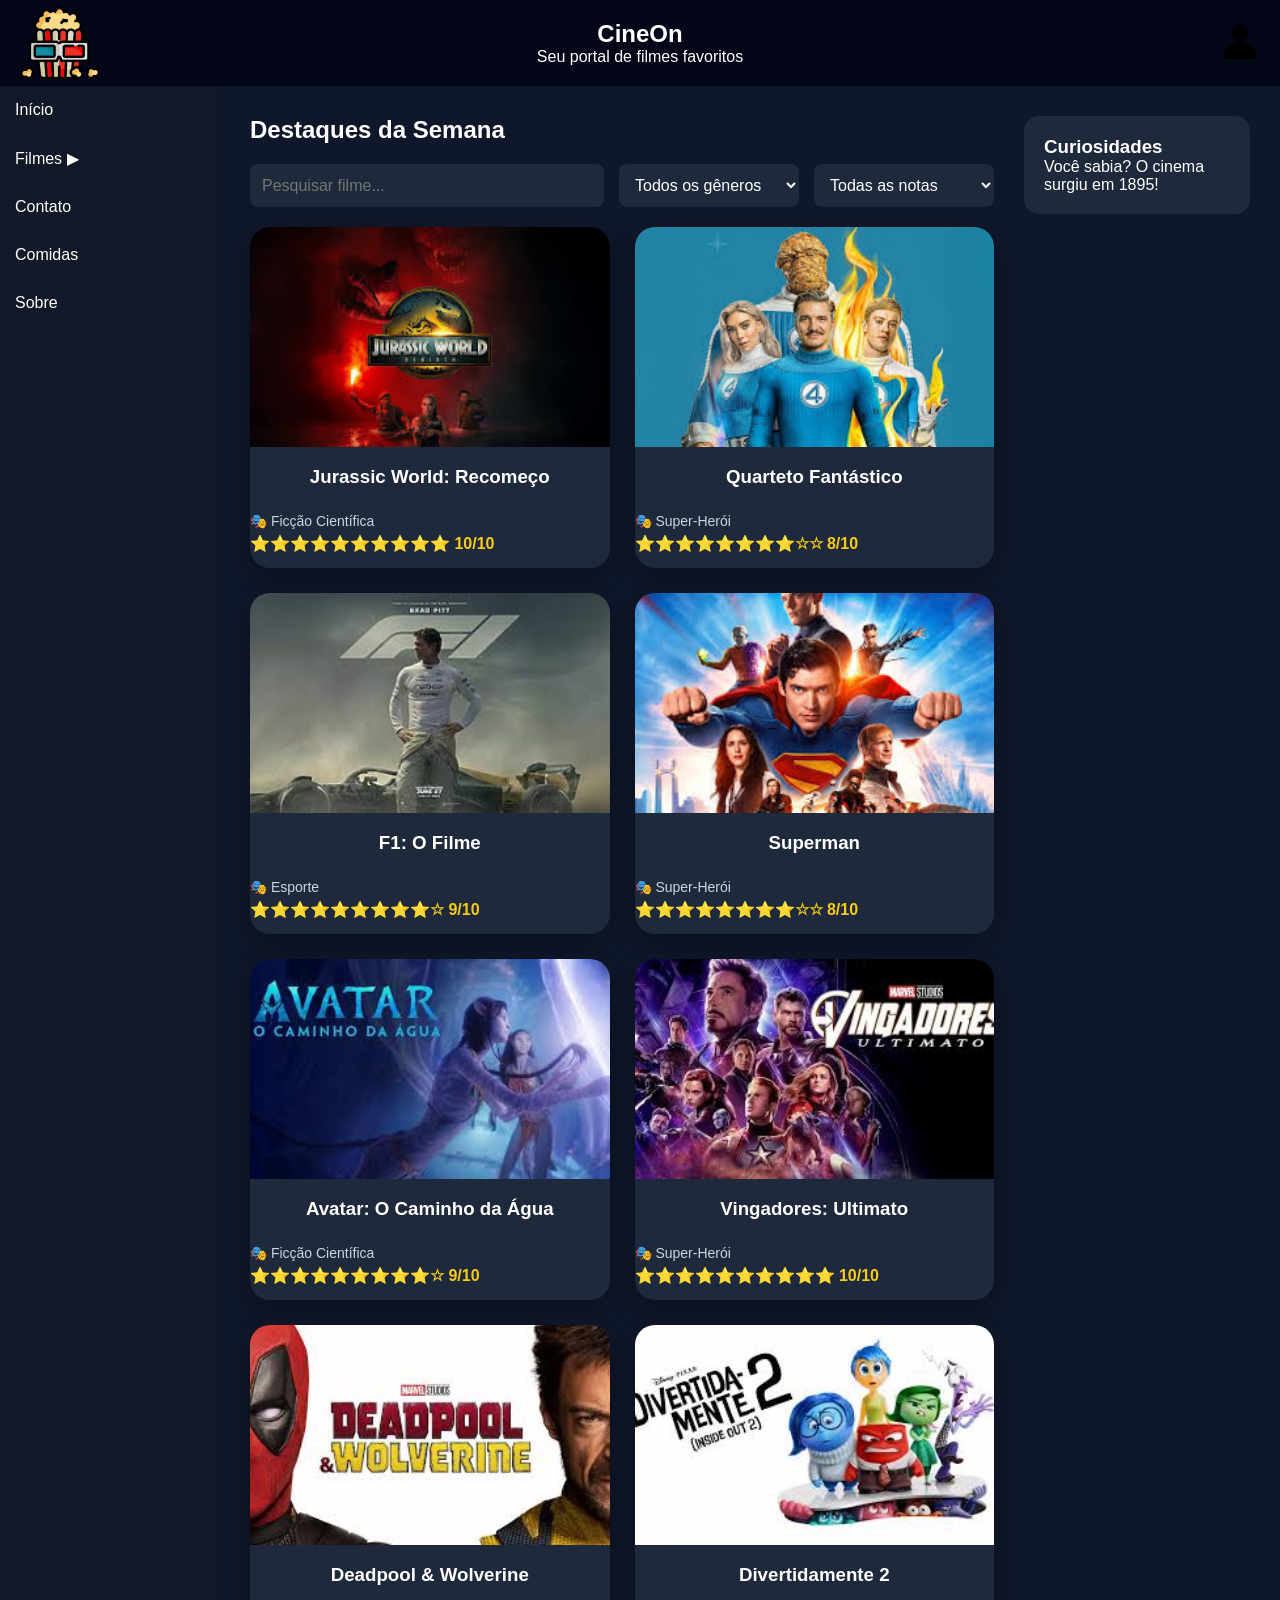
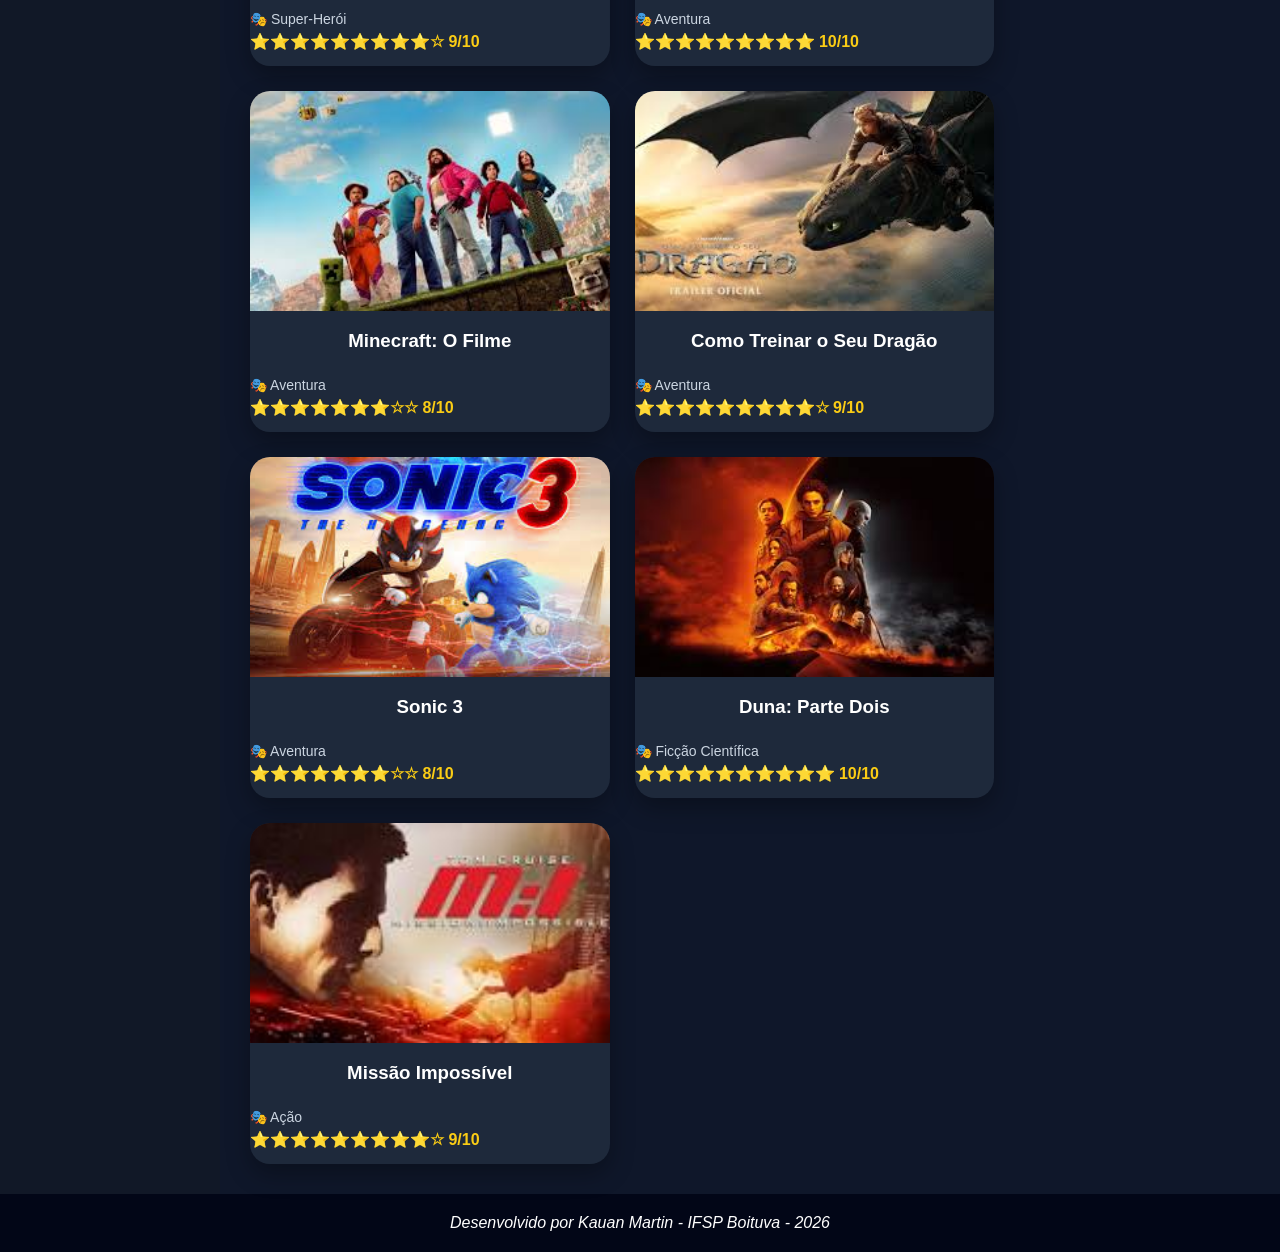
==== index.html @ 90d4e2b5 "Add files via upload" ====
<!DOCTYPE html>
<html lang="pt-br">

<head>
    <meta charset="UTF-8">
    <meta name="viewport" content="width=device-width, initial-scale=1.0">
    <title>CineOn</title>
    <link rel="icon" href="imagens/pipoca.ico" type="image/png">
    <link rel="stylesheet" href="estilos/layout.css">
    <link rel="stylesheet" href="estilos/cards.css">
</head>

<body>
    <header>
        <img src="imagens/pipoca.png" alt="Logo">

        <section>
            <h1>CineOn</h1>
            <p>Seu portal de filmes favoritos</p>
        </section>
        <section class="usuario">
            <span id="areaUsuario"></span>

            <button id="btnCadastro">
                <img src="imagens/perfil.png" alt="Perfil">
            </button>
        </section>
    </header>

    <nav>
        <ul>
            <li><a href="index.html">Início</a></li>
            <li>
                <a href="#">Filmes ▶</a>
                <ul>
                    <li><a href="paginas/oscar.html">Últimos Vencedores do Oscar</a></li>
                    <li><a href="paginas/embreve.html">Em breve</a></li>
                    
                </ul>
            </li>
            <li><a href="paginas/contato.html">Contato</a></li>
            <li><a href="paginas/comidas.html">Comidas</a></li>
            <li><a href="paginas/sobre.html">Sobre</a></li>
        </ul>
    </nav>

    <main>
        <section>
            <h2>Destaques da Semana</h2>

            <div class="filtros">
                <input type="text" id="pesquisa" placeholder="Pesquisar filme...">

                <select id="filtroGenero">
                    <option value="todos">Todos os gêneros</option>
                    <option value="acao">Ação</option>
                    <option value="aventura">Aventura</option>
                    <option value="ficcao">Ficção Científica</option>
                    <option value="esporte">Esporte</option>
                    <option value="super-heroi">Super-Herói</option>
                </select>

                <select id="filtroNota">
                    <option value="0">Todas as notas</option>
                    <option value="8">8+</option>
                    <option value="9">9+</option>
                    <option value="10">10</option>
                </select>
            </div>

            

            <div class="cards">
                <a class="filme-card" target="_blank" href="https://www.youtube.com/watch?v=jan5CFWs9ic" data-nome="Jurassic World: Recomeço" data-genero="ficcao" data-nota="10">
                    <img src="imagens/jurassicworld.jpeg" alt="Jurassic World: Recomeço">
                    <div class="overlay">▶ Assistir Trailer</div>
                    <h3>Jurassic World: Recomeço</h3>
                    <p class="genero">🎭 Ficção Científica</p>
                    <p class="nota">⭐⭐⭐⭐⭐⭐⭐⭐⭐⭐ 10/10</p>
                </a>

                <a class="filme-card" target="_blank" href="https://www.youtube.com/watch?v=AzMo-FgRp64" data-nome="Quarteto Fantástico" data-genero="super-heroi" data-nota="8">
                    <img src="imagens/quarteto.jpeg" alt="Quarteto Fantástico">
                    <div class="overlay">▶ Assistir Trailer</div>
                    <h3>Quarteto Fantástico</h3>
                    <p class="genero">🎭 Super-Herói</p>
                    <p class="nota">⭐⭐⭐⭐⭐⭐⭐⭐☆☆  8/10</p>
                </a>

                <a class="filme-card" target="_blank" href="https://www.youtube.com/watch?v=CT2_P2DZBR0" data-nome="F1: O Filme" data-genero="esporte" data-nota="9">
                    <img src="imagens/F1.jpeg" alt="F1: O Filme">
                    <div class="overlay">▶ Assistir Trailer</div>
                    <h3>F1: O Filme</h3>
                    <p class="genero">🎭 Esporte</p>
                    <p class="nota">⭐⭐⭐⭐⭐⭐⭐⭐⭐☆ 9/10</p>
                </a>

                <a class="filme-card" target="_blank" href="https://www.youtube.com/watch?v=Ox8ZLF6cGM0" data-nome="Superman" data-genero="super-heroi" data-nota="8">
                    <img src="imagens/superman.jpeg" alt="Superman">
                    <div class="overlay">▶ Assistir Trailer</div>
                    <h3>Superman</h3>
                    <p class="genero">🎭 Super-Herói</p>
                    <p class="nota">⭐⭐⭐⭐⭐⭐⭐⭐☆☆  8/10</p>
                </a>

                <a class="filme-card" target="_blank" href="https://www.youtube.com/watch?v=d9MyW72ELq0" data-nome="Avatar: O Caminho da Água" data-genero="ficcao" data-nota="9">
                    <img src="imagens/avatar.jpeg" alt="Avatar: O Caminho da Água">
                    <div class="overlay">▶ Assistir Trailer</div>
                    <h3>Avatar: O Caminho da Água</h3>
                    <p class="genero">🎭 Ficção Científica</p>
                    <p class="nota">⭐⭐⭐⭐⭐⭐⭐⭐⭐☆ 9/10</p>
                </a>

                <a class="filme-card" target="_blank" href="https://www.youtube.com/watch?v=TcMBFSGVi1c" data-nome="Vingadores: Ultimato" data-genero="super-heroi" data-nota="10">
                    <img src="imagens/vingadores.jpeg" alt="Vingadores: Ultimato">
                    <div class="overlay">▶ Assistir Trailer</div>
                    <h3>Vingadores: Ultimato</h3>
                    <p class="genero">🎭 Super-Herói</p>
                    <p class="nota">⭐⭐⭐⭐⭐⭐⭐⭐⭐⭐ 10/10</p>
                </a>

                <a class="filme-card" target="_blank" href="https://www.youtube.com/watch?v=73_1biulkYk" data-nome="Deadpool & Wolverine" data-genero="super-heroi" data-nota="9">
                    <img src="imagens/deadpool.jpeg" alt="Deadpool & Wolverine">
                    <div class="overlay">▶ Assistir Trailer</div>
                    <h3>Deadpool & Wolverine</h3>
                    <p class="genero">🎭 Super-Herói</p>
                    <p class="nota">⭐⭐⭐⭐⭐⭐⭐⭐⭐☆ 9/10</p>
                </a>

                <a class="filme-card" target="_blank" href="https://www.youtube.com/watch?v=LEjhY15eCx0" data-nome="Divertidamente 2" data-genero="aventura" data-nota="10">
                    <img src="imagens/divertidamente.jpeg" alt="Divertidamente 2">
                    <div class="overlay">▶ Assistir Trailer</div>
                    <h3>Divertidamente 2</h3>
                    <p class="genero">🎭 Aventura</p>
                    <p class="nota">⭐⭐⭐⭐⭐⭐⭐⭐⭐ 10/10</p>
                </a>

                <a class="filme-card" target="_blank" href="https://www.youtube.com/watch?v=wJO_vIDZn-I" data-nome="Minecraft: O Filme" data-genero="aventura" data-nota="8">
                    <img src="imagens/minecraft.jpeg" alt="Minecraft: O Filme">
                    <div class="overlay">▶ Assistir Trailer</div>
                    <h3>Minecraft: O Filme</h3>
                    <p class="genero">🎭 Aventura</p>
                    <p class="nota">⭐⭐⭐⭐⭐⭐⭐☆☆ 8/10</p>
                </a>
                <a class="filme-card" target="_blank" href="https://www.youtube.com/watch?v=22w7z_lT6YM" data-nome="Como Treinar o Seu Dragão" data-genero="aventura" data-nota="9">
                    <img src="imagens/dragao.jpeg" alt="Como Treinar o Seu Dragão">
                    <div class="overlay">▶ Assistir Trailer</div>
                    <h3>Como Treinar o Seu Dragão</h3>
                    <p class="genero">🎭 Aventura</p>
                    <p class="nota">⭐⭐⭐⭐⭐⭐⭐⭐⭐☆ 9/10</p>
                </a>

                <a class="filme-card" target="_blank" href="https://www.youtube.com/watch?v=qSu6i2iFMO0" data-nome="Sonic 3" data-genero="aventura" data-nota="8">
                    <img src="imagens/sonic.jpeg" alt="Sonic 3">
                    <div class="overlay">▶ Assistir Trailer</div>
                    <h3>Sonic 3</h3>
                    <p class="genero">🎭 Aventura</p>
                    <p class="nota">⭐⭐⭐⭐⭐⭐⭐☆☆ 8/10</p>
                </a>

                <a class="filme-card" target="_blank" href="https://www.youtube.com/watch?v=Way9Dexny3w" data-nome="Duna: Parte Dois" data-genero="ficcao" data-nota="10">
                    <img src="imagens/duna.jpeg" alt="Duna: Parte Dois">
                    <div class="overlay">▶ Assistir Trailer</div>
                    <h3>Duna: Parte Dois</h3>
                    <p class="genero">🎭 Ficção Científica</p>
                    <p class="nota">⭐⭐⭐⭐⭐⭐⭐⭐⭐⭐ 10/10</p>
                </a>

                <a class="filme-card" target="_blank" href="https://www.youtube.com/watch?v=fsQgc9pCyDU" data-nome="Missão Impossível" data-genero="acao" data-nota="9">
                    <img src="imagens/missao.jpeg" alt="Missão Impossível">
                    <div class="overlay">▶ Assistir Trailer</div>
                    <h3>Missão Impossível</h3>
                    <p class="genero">🎭 Ação</p>
                    <p class="nota">⭐⭐⭐⭐⭐⭐⭐⭐⭐☆ 9/10</p>
                </a>
            </div>
        </section>

        <aside>
            <h3>Curiosidades</h3>
            <p>Você sabia? O cinema surgiu em 1895!</p>
        </aside>
    </main>

    <footer>
        <address>Desenvolvido por Kauan Martin - IFSP Boituva - 2026</address>
    </footer>
    
    <div id="modalCadastro" class="modal">

        <form id="cadastro">

            <h2>Cadastro</h2>

            <input
                type="text"
                id="nomeUsuario"
                placeholder="Nome"
                required>

            <input
                type="email"
                id="emailUsuario"
                placeholder="E-mail"
                required>

            <input
                type="password"
                id="senhaUsuario"
                placeholder="Senha"
                required>

            <button type="submit">
                Entrar
            </button>

        </form>

    </div>
    <script src="script/filtros.js"></script>
    <script src="script/cadastro.js"></script>
</body>

</html>
---- estilos/layout.css ----
* {
    margin: 0;
    padding: 0;
    box-sizing: border-box
}

body {
    font-family: Arial, sans-serif;
    background: #0f172a;
    color: white;
    min-height: 100vh;
    display: flex;
    flex-wrap: wrap;
}

header{
    background: #020617;
    padding: 20px;
    text-align: center;
    display:flex;
    align-items:center;
    justify-content:center;
    position:relative;
    width: 100%;
}

header > img{
    position:absolute;
    left:20px;
    width:80px;
}

.usuario{
    position:absolute;
    right:20px;
    display:flex;
    align-items:center;
    gap:10px;
}

#btnCadastro{
    background:none;
    border:none;
    cursor:pointer;
}

#btnCadastro img{
    position:static;
    width:40px;
    height:40px;
}

.modal{
    display:none;
    position:fixed;
    top:0;
    left:0;
    width:100%;
    height:100%;
    background:rgba(0,0,0,.7);

    justify-content:center;
    align-items:center;

    z-index:5000;
}

.modal form{
    background:#1e293b;
    padding:30px;
    border-radius:15px;

    width:350px;

    display:flex;
    flex-direction:column;
    gap:15px;
}

.modal h2{
    text-align:center;
}

.modal input{
    padding:12px;
    border:none;
    border-radius:8px;
}

.modal button{
    padding:12px;
    border:none;
    border-radius:8px;
    background:#e50914;
    color:white;
    cursor:pointer;
}

footer {
    background: #020617;
    padding: 20px;
    text-align: center;
    width: 100%;
    margin-top: auto;
}

nav {
    width: 220px;
    background: #111827;
    position:relative;
    z-index:1000;
}

nav ul {
    list-style: none
}

nav li {
    position: relative
}

nav a {
    display: block;
    padding: 15px;
    text-decoration: none;
    color: white;
    transition: .3s;
}

nav a:hover {
    background: #e50914;
}

nav ul ul {
    display: none;
    position: absolute;
    left: 100%;
    top: 0;
    width: 200px;
    background: #1f2937;
    z-index:1001;
}

nav li:hover>ul {
    display: block;
}

main {
    padding: 30px;
    flex:1;
    display:flex;
    gap:30px;
    align-items: flex-start;
}

section{
    flex:4;
}

aside {
    background: #1e293b;
    padding: 20px;
    border-radius: 15px;
    flex:1;
}

.filtros{
    display:flex;
    gap:15px;
    flex-wrap:wrap;
    margin:20px 0;
}

.filtros input,
.filtros select{
    padding:12px;
    border:none;
    border-radius:8px;
    background:#1e293b;
    color:white;
    font-size:16px;
}

.filtros input{
    flex:1;
    min-width:250px;
}

.filtros select{
    min-width:180px;
}

.filtros input:focus,
.filtros select:focus{
    outline:2px solid #e50914;
}

.sobre,
.localizacao{
    background:#1e293b;
    padding:25px;
    border-radius:15px;
    margin-bottom:20px;
}

.sobre h2,
.sobre h3,
.localizacao h3{
    margin-bottom:15px;
}

.sobre p{
    margin-bottom:15px;
    line-height:1.6;
}

.sobre ul{
    margin-left:20px;
}

.sobre li{
    margin-bottom:10px;
}

.localizacao img{
    width:100%;
    max-width:700px;
    border-radius:10px;
    margin:15px 0;
}

@media (max-width: 767px){

    /* HEADER */

    header{
        flex-direction:column;
        gap:15px;
        padding:20px 10px;
    }

    header img{
        position:static;
        width:60px;
    }

    .usuario{
        position:static;
    }

    /* MENU */

    nav{
        width:100%;
    }

    nav ul ul{
        position:static;
        width:100%;
        display:none;
    }

    nav li:hover > ul{
        display:block;
    }

    /* CONTEÚDO */

    main{
        flex-direction:column;
        padding:15px;
        gap:20px;
    }

    section{
        width:100%;
    }

    aside{
        width:100%;
    }

    /* FILTROS */

    .filtros{
        flex-direction:column;
    }

    .filtros input,
    .filtros select{
        width:100%;
        min-width:unset;
    }

    /* MODAL */

    .modal form{
        width:90%;
        max-width:350px;
    }

    /* SOBRE */

    .localizacao img{
        width:100%;
        max-width:100%;
    }

}
---- estilos/cards.css ----
.cards {
    display: grid;
    grid-template-columns: repeat(auto-fit, minmax(250px, 1fr));
    gap: 25px;
    margin-top: 20px;
}

.filme-card {
    background: #1e293b;
    border-radius: 20px;
    overflow: hidden;
    text-decoration: none;
    color: white;
    position: relative;
    box-shadow: 0 10px 25px rgba(0, 0, 0, .3);
    transition: .3s;
    z-index:1;
}

.filme-card:hover {
    transform: translateY(-8px);
}

.filme-card img {
    width: 100%;
    height: 220px;
    object-fit: cover;
    transition: .3s;
}

.filme-card:hover img {
    transform: scale(1.08);
}

.overlay {
    position: absolute;
    top: 0;
    left: 0;
    right: 0;
    height: 220px;
    display: flex;
    align-items: center;
    justify-content: center;
    background: rgba(0, 0, 0, .7);
    opacity: 0;
    transition: .3s;
    font-size: 1.3rem;
    font-weight: bold;
}

.filme-card:hover .overlay {
    opacity: 1;
}

.filme-card h3 {
    padding: 15px;
    text-align: center;
}

.genero{
    color:#cbd5e1;
    margin-top:10px;
    font-size:14px;
}

.nota{
    color:#facc15;
    font-weight:bold;
    margin-top:5px;
    margin-bottom:15px;
}
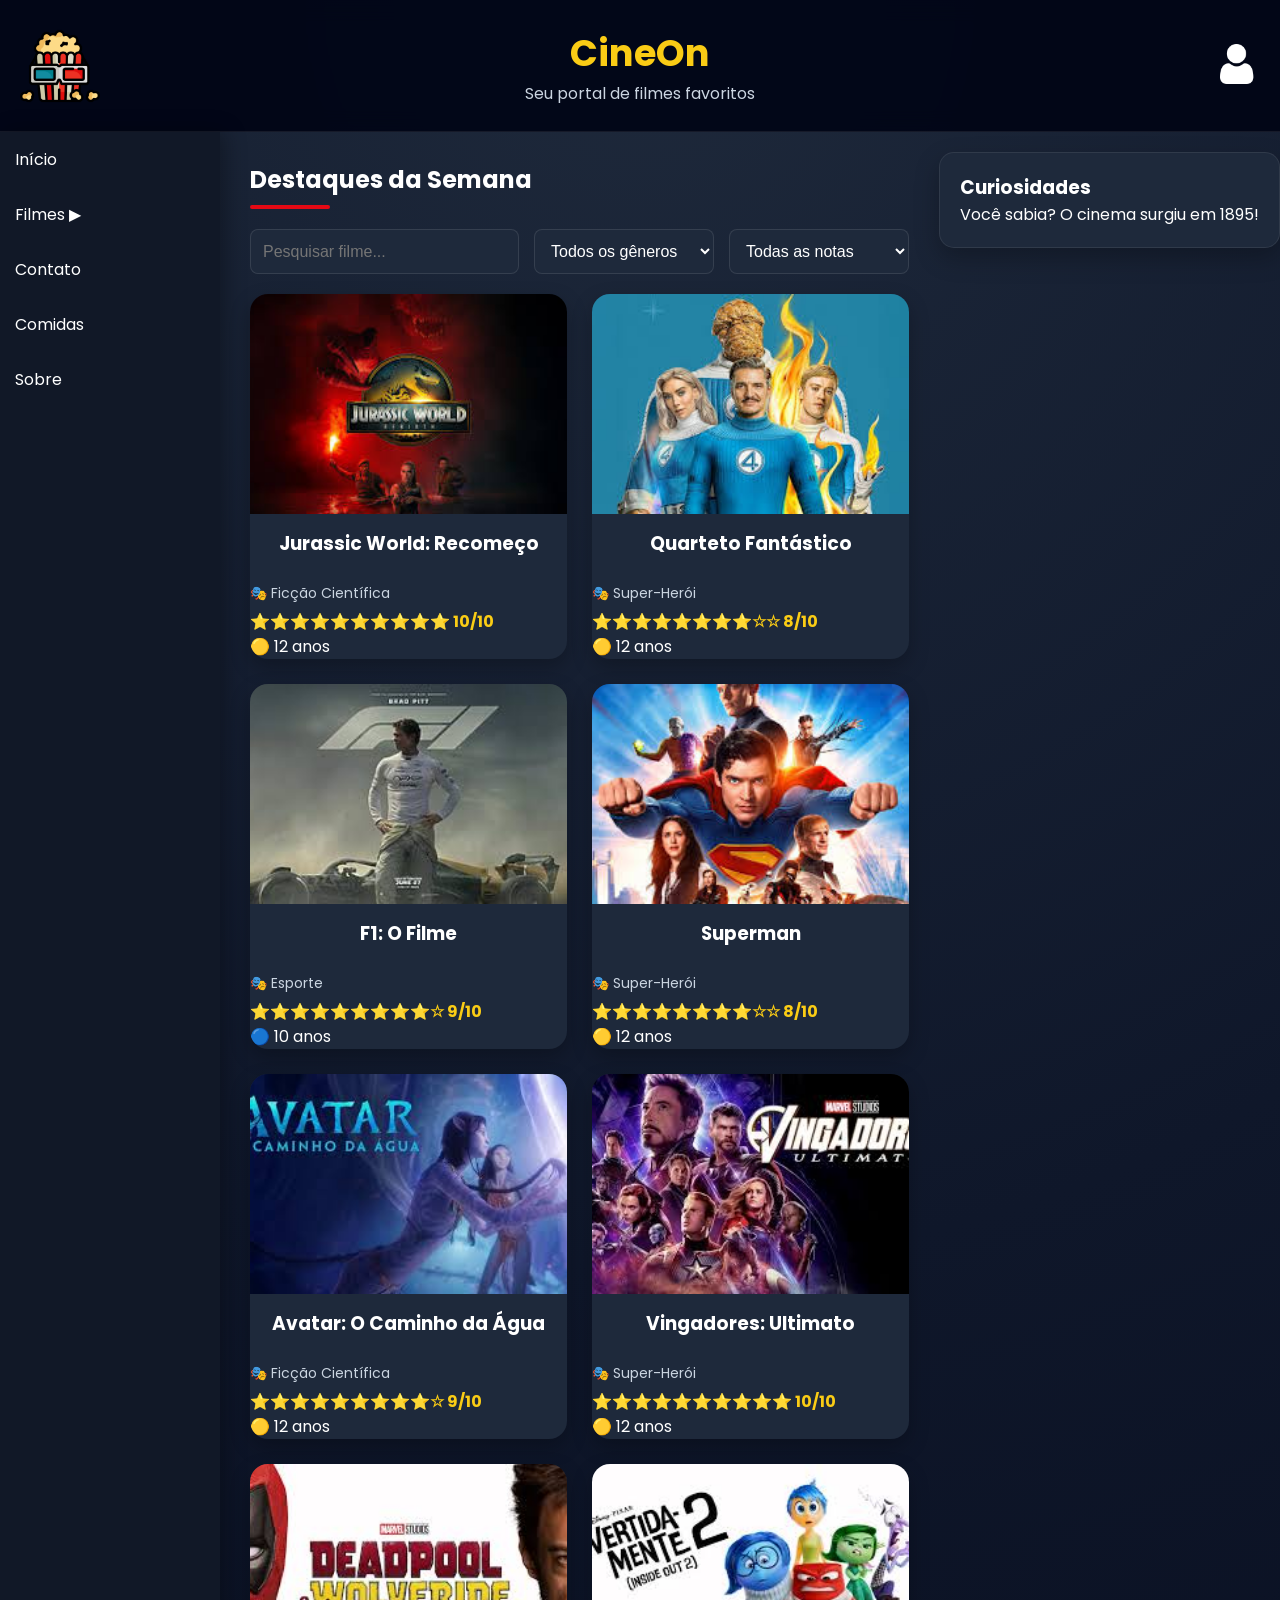
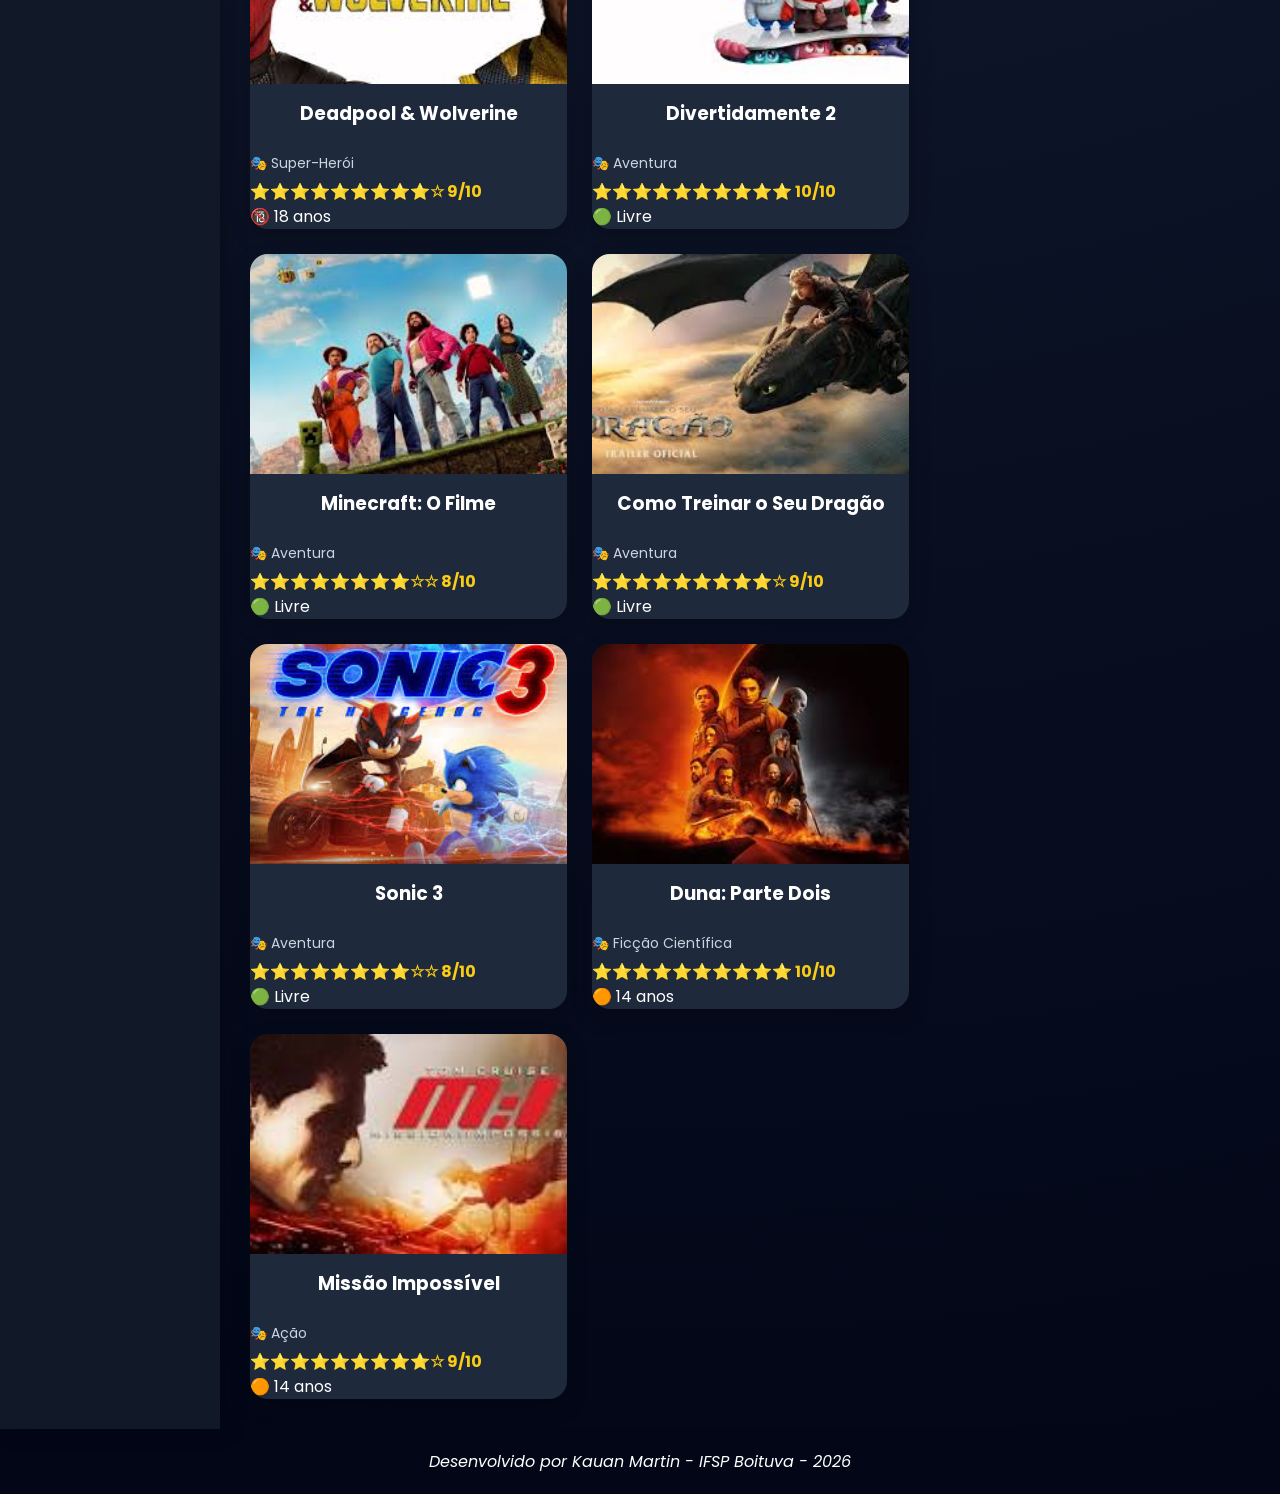
==== commit 5695abca: "Add files via upload" ====
--- a/index.html
+++ b/index.html
@@ -8,6 +8,8 @@
     <link rel="icon" href="imagens/pipoca.ico" type="image/png">
     <link rel="stylesheet" href="estilos/layout.css">
     <link rel="stylesheet" href="estilos/cards.css">
+    <link href="https://fonts.googleapis.com/css2?family=Poppins:wght@300;400;500;600;700&display=swap"
+        rel="stylesheet">
 </head>
 
 <body>
@@ -23,6 +25,9 @@
 
             <button id="btnCadastro">
                 <img src="imagens/perfil.png" alt="Perfil">
+            </button>
+            <button id="btnLogout" style="display:none;">
+                <img src="imagens/sair.png" alt="Logout">
             </button>
         </section>
     </header>
@@ -35,7 +40,7 @@
                 <ul>
                     <li><a href="paginas/oscar.html">Últimos Vencedores do Oscar</a></li>
                     <li><a href="paginas/embreve.html">Em breve</a></li>
-                    
+
                 </ul>
             </li>
             <li><a href="paginas/contato.html">Contato</a></li>
@@ -68,147 +73,151 @@
                 </select>
             </div>
 
-            
-
-            <div class="cards">
-                <a class="filme-card" target="_blank" href="https://www.youtube.com/watch?v=jan5CFWs9ic" data-nome="Jurassic World: Recomeço" data-genero="ficcao" data-nota="10">
+
+
+            <article class="cards">
+                <a class="filme-card" target="_blank" href="https://www.youtube.com/watch?v=jan5CFWs9ic"
+                    data-nome="Jurassic World: Recomeço" data-genero="ficcao" data-nota="10" data-idade="12" data-sinopse="Uma nova expedição viaja para uma ilha remota repleta de dinossauros em busca de material genético capaz de revolucionar a medicina.">
                     <img src="imagens/jurassicworld.jpeg" alt="Jurassic World: Recomeço">
-                    <div class="overlay">▶ Assistir Trailer</div>
                     <h3>Jurassic World: Recomeço</h3>
                     <p class="genero">🎭 Ficção Científica</p>
                     <p class="nota">⭐⭐⭐⭐⭐⭐⭐⭐⭐⭐ 10/10</p>
-                </a>
-
-                <a class="filme-card" target="_blank" href="https://www.youtube.com/watch?v=AzMo-FgRp64" data-nome="Quarteto Fantástico" data-genero="super-heroi" data-nota="8">
+                    <p class="classificacao">🟡 12 anos</p>
+                </a>
+
+                <a class="filme-card" target="_blank" href="https://www.youtube.com/watch?v=AzMo-FgRp64"
+                    data-nome="Quarteto Fantástico" data-genero="super-heroi" data-nota="8" data-idade="12" data-sinopse="Quatro astronautas ganham poderes extraordinários após um acidente cósmico e precisam salvar a Terra de uma ameaça intergaláctica.">
                     <img src="imagens/quarteto.jpeg" alt="Quarteto Fantástico">
-                    <div class="overlay">▶ Assistir Trailer</div>
                     <h3>Quarteto Fantástico</h3>
                     <p class="genero">🎭 Super-Herói</p>
-                    <p class="nota">⭐⭐⭐⭐⭐⭐⭐⭐☆☆  8/10</p>
-                </a>
-
-                <a class="filme-card" target="_blank" href="https://www.youtube.com/watch?v=CT2_P2DZBR0" data-nome="F1: O Filme" data-genero="esporte" data-nota="9">
+                    <p class="nota">⭐⭐⭐⭐⭐⭐⭐⭐☆☆ 8/10</p>
+                    <p class="classificacao">🟡 12 anos</p>
+                </a>
+
+                <a class="filme-card" target="_blank" href="https://www.youtube.com/watch?v=CT2_P2DZBR0"
+                    data-nome="F1: O Filme" data-genero="esporte" data-nota="9" data-idade="10" data-sinopse="Um ex-piloto retorna às pistas para orientar uma jovem promessa da Fórmula 1 em busca da vitória.">
                     <img src="imagens/F1.jpeg" alt="F1: O Filme">
-                    <div class="overlay">▶ Assistir Trailer</div>
                     <h3>F1: O Filme</h3>
                     <p class="genero">🎭 Esporte</p>
                     <p class="nota">⭐⭐⭐⭐⭐⭐⭐⭐⭐☆ 9/10</p>
-                </a>
-
-                <a class="filme-card" target="_blank" href="https://www.youtube.com/watch?v=Ox8ZLF6cGM0" data-nome="Superman" data-genero="super-heroi" data-nota="8">
+                    <p class="classificacao">🔵 10 anos</p>
+                </a>
+
+                <a class="filme-card" target="_blank" href="https://www.youtube.com/watch?v=Ox8ZLF6cGM0"
+                    data-nome="Superman" data-genero="super-heroi" data-nota="8" data-idade="12" data-sinopse="Clark Kent tenta equilibrar sua vida humana enquanto protege o planeta como o poderoso Superman.">
                     <img src="imagens/superman.jpeg" alt="Superman">
-                    <div class="overlay">▶ Assistir Trailer</div>
                     <h3>Superman</h3>
                     <p class="genero">🎭 Super-Herói</p>
-                    <p class="nota">⭐⭐⭐⭐⭐⭐⭐⭐☆☆  8/10</p>
-                </a>
-
-                <a class="filme-card" target="_blank" href="https://www.youtube.com/watch?v=d9MyW72ELq0" data-nome="Avatar: O Caminho da Água" data-genero="ficcao" data-nota="9">
+                    <p class="nota">⭐⭐⭐⭐⭐⭐⭐⭐☆☆ 8/10</p>
+                    <p class="classificacao">🟡 12 anos</p>
+                </a>
+
+                <a class="filme-card" target="_blank" href="https://www.youtube.com/watch?v=d9MyW72ELq0"
+                    data-nome="Avatar: O Caminho da Água" data-genero="ficcao" data-nota="9" data-idade="12" data-sinopse="Jake Sully e Neytiri enfrentam novas ameaças enquanto exploram os oceanos e as tribos aquáticas de Pandora.">
                     <img src="imagens/avatar.jpeg" alt="Avatar: O Caminho da Água">
-                    <div class="overlay">▶ Assistir Trailer</div>
                     <h3>Avatar: O Caminho da Água</h3>
                     <p class="genero">🎭 Ficção Científica</p>
                     <p class="nota">⭐⭐⭐⭐⭐⭐⭐⭐⭐☆ 9/10</p>
-                </a>
-
-                <a class="filme-card" target="_blank" href="https://www.youtube.com/watch?v=TcMBFSGVi1c" data-nome="Vingadores: Ultimato" data-genero="super-heroi" data-nota="10">
+                    <p class="classificacao">🟡 12 anos</p>
+                </a>
+
+                <a class="filme-card" target="_blank" href="https://www.youtube.com/watch?v=TcMBFSGVi1c"
+                    data-nome="Vingadores: Ultimato" data-genero="super-heroi" data-nota="10" data-idade="12" data-sinopse="Os Vingadores enfrentam seu desafio mais difícil: salvar o universo da destruição.">
                     <img src="imagens/vingadores.jpeg" alt="Vingadores: Ultimato">
-                    <div class="overlay">▶ Assistir Trailer</div>
                     <h3>Vingadores: Ultimato</h3>
                     <p class="genero">🎭 Super-Herói</p>
                     <p class="nota">⭐⭐⭐⭐⭐⭐⭐⭐⭐⭐ 10/10</p>
-                </a>
-
-                <a class="filme-card" target="_blank" href="https://www.youtube.com/watch?v=73_1biulkYk" data-nome="Deadpool & Wolverine" data-genero="super-heroi" data-nota="9">
+                    <p class="classificacao">🟡 12 anos</p>
+                </a>
+
+                <a class="filme-card" target="_blank" href="https://www.youtube.com/watch?v=73_1biulkYk"
+                    data-nome="Deadpool & Wolverine" data-genero="super-heroi" data-nota="9" data-idade="18" data-sinopse="Deadpool e Wolverine enfrentam um novo desafio que os coloca em conflito com uma ameaça que ameaça o universo.">
                     <img src="imagens/deadpool.jpeg" alt="Deadpool & Wolverine">
-                    <div class="overlay">▶ Assistir Trailer</div>
                     <h3>Deadpool & Wolverine</h3>
                     <p class="genero">🎭 Super-Herói</p>
                     <p class="nota">⭐⭐⭐⭐⭐⭐⭐⭐⭐☆ 9/10</p>
-                </a>
-
-                <a class="filme-card" target="_blank" href="https://www.youtube.com/watch?v=LEjhY15eCx0" data-nome="Divertidamente 2" data-genero="aventura" data-nota="10">
+                    <p class="classificacao">🔞 18 anos</p>
+                </a>
+
+                <a class="filme-card" target="_blank" href="https://www.youtube.com/watch?v=LEjhY15eCx0"
+                    data-nome="Divertidamente 2" data-genero="aventura" data-nota="10" data-idade="Livre" data-sinopse="A vida de Riley muda quando ela se muda para uma nova cidade, enfrentando novas emoções e desafios.">
                     <img src="imagens/divertidamente.jpeg" alt="Divertidamente 2">
-                    <div class="overlay">▶ Assistir Trailer</div>
                     <h3>Divertidamente 2</h3>
                     <p class="genero">🎭 Aventura</p>
-                    <p class="nota">⭐⭐⭐⭐⭐⭐⭐⭐⭐ 10/10</p>
-                </a>
-
-                <a class="filme-card" target="_blank" href="https://www.youtube.com/watch?v=wJO_vIDZn-I" data-nome="Minecraft: O Filme" data-genero="aventura" data-nota="8">
+                    <p class="nota">⭐⭐⭐⭐⭐⭐⭐⭐⭐⭐ 10/10</p>
+                    <p class="classificacao">🟢 Livre</p>
+                </a>
+
+                <a class="filme-card" target="_blank" href="https://www.youtube.com/watch?v=wJO_vIDZn-I"
+                    data-nome="Minecraft: O Filme" data-genero="aventura" data-nota="8" data-idade="Livre" data-sinopse="Um jovem explorador se aventura em um mundo de blocos e criaturas misteriosas.">
                     <img src="imagens/minecraft.jpeg" alt="Minecraft: O Filme">
-                    <div class="overlay">▶ Assistir Trailer</div>
                     <h3>Minecraft: O Filme</h3>
                     <p class="genero">🎭 Aventura</p>
-                    <p class="nota">⭐⭐⭐⭐⭐⭐⭐☆☆ 8/10</p>
-                </a>
-                <a class="filme-card" target="_blank" href="https://www.youtube.com/watch?v=22w7z_lT6YM" data-nome="Como Treinar o Seu Dragão" data-genero="aventura" data-nota="9">
+                    <p class="nota">⭐⭐⭐⭐⭐⭐⭐⭐☆☆ 8/10</p>
+                    <p class="classificacao">🟢 Livre</p>
+                </a>
+
+                <a class="filme-card" target="_blank" href="https://www.youtube.com/watch?v=22w7z_lT6YM"
+                    data-nome="Como Treinar o Seu Dragão" data-genero="aventura" data-nota="9" data-idade="Livre" data-sinopse="Hiccup e Toothless enfrentam novas ameaças enquanto exploram o mundo dos dragões.">
                     <img src="imagens/dragao.jpeg" alt="Como Treinar o Seu Dragão">
-                    <div class="overlay">▶ Assistir Trailer</div>
                     <h3>Como Treinar o Seu Dragão</h3>
                     <p class="genero">🎭 Aventura</p>
                     <p class="nota">⭐⭐⭐⭐⭐⭐⭐⭐⭐☆ 9/10</p>
-                </a>
-
-                <a class="filme-card" target="_blank" href="https://www.youtube.com/watch?v=qSu6i2iFMO0" data-nome="Sonic 3" data-genero="aventura" data-nota="8">
+                    <p class="classificacao">🟢 Livre</p>
+                </a>
+
+                <a class="filme-card" target="_blank" href="https://www.youtube.com/watch?v=qSu6i2iFMO0"
+                    data-nome="Sonic 3" data-genero="aventura" data-nota="8" data-idade="Livre" data-sinopse="Sonic se une a Tails e Knuckles para enfrentar o vilão Dr. Eggman e salvar seu reino.">
                     <img src="imagens/sonic.jpeg" alt="Sonic 3">
-                    <div class="overlay">▶ Assistir Trailer</div>
                     <h3>Sonic 3</h3>
                     <p class="genero">🎭 Aventura</p>
-                    <p class="nota">⭐⭐⭐⭐⭐⭐⭐☆☆ 8/10</p>
-                </a>
-
-                <a class="filme-card" target="_blank" href="https://www.youtube.com/watch?v=Way9Dexny3w" data-nome="Duna: Parte Dois" data-genero="ficcao" data-nota="10">
+                    <p class="nota">⭐⭐⭐⭐⭐⭐⭐⭐☆☆ 8/10</p>
+                    <p class="classificacao">🟢 Livre</p>
+                </a>
+
+                <a class="filme-card" target="_blank" href="https://www.youtube.com/watch?v=Way9Dexny3w"
+                    data-nome="Duna: Parte Dois" data-genero="ficcao" data-nota="10" data-idade="14" data-sinopse="Paul Atreides enfrenta os desafios de liderar a rebelião e proteger sua família em um universo em transformação.">
                     <img src="imagens/duna.jpeg" alt="Duna: Parte Dois">
-                    <div class="overlay">▶ Assistir Trailer</div>
                     <h3>Duna: Parte Dois</h3>
                     <p class="genero">🎭 Ficção Científica</p>
                     <p class="nota">⭐⭐⭐⭐⭐⭐⭐⭐⭐⭐ 10/10</p>
-                </a>
-
-                <a class="filme-card" target="_blank" href="https://www.youtube.com/watch?v=fsQgc9pCyDU" data-nome="Missão Impossível" data-genero="acao" data-nota="9">
+                    <p class="classificacao">🟠 14 anos</p>
+                </a>
+
+                <a class="filme-card" target="_blank" href="https://www.youtube.com/watch?v=fsQgc9pCyDU"
+                    data-nome="Missão Impossível" data-genero="acao" data-nota="9" data-idade="14" data-sinopse="Ethan Hunt e sua equipe enfrentam um novo desafio que os coloca em conflito com uma ameaça que ameaça o mundo.">
                     <img src="imagens/missao.jpeg" alt="Missão Impossível">
-                    <div class="overlay">▶ Assistir Trailer</div>
                     <h3>Missão Impossível</h3>
                     <p class="genero">🎭 Ação</p>
                     <p class="nota">⭐⭐⭐⭐⭐⭐⭐⭐⭐☆ 9/10</p>
-                </a>
-            </div>
+                    <p class="classificacao">🟠 14 anos</p>
+                </a>
+            </article>
         </section>
-
-        <aside>
-            <h3>Curiosidades</h3>
-            <p>Você sabia? O cinema surgiu em 1895!</p>
-        </aside>
     </main>
+
+    <aside>
+        <h3>Curiosidades</h3>
+        <p>Você sabia? O cinema surgiu em 1895!</p>
+    </aside>
 
     <footer>
         <address>Desenvolvido por Kauan Martin - IFSP Boituva - 2026</address>
     </footer>
-    
+
     <div id="modalCadastro" class="modal">
 
         <form id="cadastro">
 
             <h2>Cadastro</h2>
 
-            <input
-                type="text"
-                id="nomeUsuario"
-                placeholder="Nome"
-                required>
-
-            <input
-                type="email"
-                id="emailUsuario"
-                placeholder="E-mail"
-                required>
-
-            <input
-                type="password"
-                id="senhaUsuario"
-                placeholder="Senha"
-                required>
+            <input type="text" id="nomeUsuario" placeholder="Nome" required>
+
+            <input type="date" id="idadeUsuario" required>
+
+            <input type="email" id="emailUsuario" placeholder="E-mail" required>
+
+            <input type="password" id="senhaUsuario" placeholder="Senha" required>
 
             <button type="submit">
                 Entrar
@@ -217,8 +226,30 @@
         </form>
 
     </div>
+    <aside id="painelFilme">
+
+        <button id="fecharPainel">✖</button>
+
+        <h2 id="tituloFilme"></h2>
+
+        <p id="sinopseFilme"></p>
+
+        <p id="notaFilme"></p>
+
+        <p id="idadeFilme"></p>
+
+        <a id="btnTrailer" target="_blank">
+            ▶ Ver Trailer
+        </a>
+
+        <a id="btnFilme" target="_blank">
+            🎬 Assistir Filme
+        </a>
+
+    </aside>
     <script src="script/filtros.js"></script>
     <script src="script/cadastro.js"></script>
+    <script src="script/filmes.js"></script>
 </body>
 
 </html>
--- a/estilos/layout.css
+++ b/estilos/layout.css
@@ -4,24 +4,38 @@
     box-sizing: border-box
 }
 
-body {
-    font-family: Arial, sans-serif;
-    background: #0f172a;
-    color: white;
-    min-height: 100vh;
-    display: flex;
-    flex-wrap: wrap;
-}
-
+body{
+    font-family:'Poppins',sans-serif;
+    background:
+    radial-gradient(circle at top,
+    #1e293b 0%,
+    #0f172a 40%,
+    #020617 100%);
+    color:white;
+    min-height:100vh;
+    display:flex;
+    flex-wrap:wrap;
+}
 header{
-    background: #020617;
-    padding: 20px;
+    background:rgba(2,6,23,.95);
+    backdrop-filter:blur(10px);
+    border-bottom:1px solid rgba(255,255,255,.08);
+    padding:25px;
     text-align: center;
     display:flex;
     align-items:center;
     justify-content:center;
     position:relative;
     width: 100%;
+}
+
+header h1{
+    font-size:2.3rem;
+    color:#facc15;
+}
+
+header p{
+    color:#cbd5e1;
 }
 
 header > img{
@@ -75,6 +89,8 @@
     display:flex;
     flex-direction:column;
     gap:15px;
+    box-shadow:
+    0 15px 40px rgba(0,0,0,.5);
 }
 
 .modal h2{
@@ -94,6 +110,81 @@
     background:#e50914;
     color:white;
     cursor:pointer;
+    transition:.3s;
+}
+
+.modal button:hover{
+    background:#ff1f2d;
+}
+
+#painelFilme{
+    position:fixed;
+    top:120px;
+    right:-450px;
+
+    width:400px;
+    max-width:90%;
+
+    background:#1e293b;
+
+    padding:25px;
+
+    border-radius:15px 0 0 15px;
+
+    box-shadow:
+    -10px 0 30px rgba(0,0,0,.4);
+
+    transition:.4s;
+
+    z-index:9999;
+}
+
+#painelFilme.ativo{
+    right:0;
+}
+
+#painelFilme h2{
+    margin-bottom:15px;
+}
+
+#painelFilme p{
+    margin-bottom:10px;
+    line-height:1.5;
+}
+
+#painelFilme a{
+    display:block;
+
+    text-align:center;
+
+    text-decoration:none;
+
+    background:#e50914;
+
+    color:white;
+
+    padding:12px;
+
+    border-radius:8px;
+
+    margin-top:10px;
+}
+
+#fecharPainel{
+    position:absolute;
+
+    top:10px;
+    right:10px;
+
+    background:none;
+
+    border:none;
+
+    color:white;
+
+    cursor:pointer;
+
+    font-size:18px;
 }
 
 footer {
@@ -109,6 +200,8 @@
     background: #111827;
     position:relative;
     z-index:1000;
+    box-shadow:
+    5px 0 20px rgba(0,0,0,.3);
 }
 
 nav ul {
@@ -128,7 +221,8 @@
 }
 
 nav a:hover {
-    background: #e50914;
+    background:#e50914;
+    padding-left:25px;
 }
 
 nav ul ul {
@@ -158,10 +252,18 @@
 }
 
 aside {
-    background: #1e293b;
+    background:#1e293b;
+    border:1px solid rgba(255,255,255,.08);
+    box-shadow:
+    0 10px 25px rgba(0,0,0,.25);
     padding: 20px;
     border-radius: 15px;
     flex:1;
+    width: auto;
+    max-width: 400px;
+    margin: 20px auto;
+    flex:none; 
+    align-self:flex-start; 
 }
 
 .filtros{
@@ -174,11 +276,17 @@
 .filtros input,
 .filtros select{
     padding:12px;
-    border:none;
     border-radius:8px;
     background:#1e293b;
+    border:1px solid rgba(255,255,255,.1);
+    transition:.3s;
     color:white;
     font-size:16px;
+}
+
+.filtros input:hover,
+.filtros select:hover{
+    border-color:#e50914;
 }
 
 .filtros input{
@@ -229,6 +337,43 @@
     margin:15px 0;
 }
 
+h2{
+    position:relative;
+    margin-bottom:20px;
+}
+
+h2::after{
+    content:"";
+    display:block;
+    width:80px;
+    height:4px;
+    background:#e50914;
+    border-radius:10px;
+    margin-top:8px;
+}
+
+#btnLogout{
+    background:#e50914;
+    color:white;
+    border:none;
+    padding:8px 15px;
+    border-radius:8px;
+    cursor:pointer;
+    font-weight:600;
+    transition:.3s;
+}
+
+
+#btnLogout img{
+    width:40px;
+    height:40px;
+    object-fit:contain;
+}
+
+#btnLogout:hover{
+    background:#ff2d38;
+}
+
 @media (max-width: 767px){
 
     /* HEADER */
--- a/estilos/cards.css
+++ b/estilos/cards.css
@@ -7,7 +7,7 @@
 
 .filme-card {
     background: #1e293b;
-    border-radius: 20px;
+    border-radius: 18px;
     overflow: hidden;
     text-decoration: none;
     color: white;
@@ -15,10 +15,19 @@
     box-shadow: 0 10px 25px rgba(0, 0, 0, .3);
     transition: .3s;
     z-index:1;
+    box-shadow:
+    0 8px 20px rgba(0,0,0,.25);
+    display:flex;
+    flex-direction:column;
 }
 
-.filme-card:hover {
-    transform: translateY(-8px);
+.filme-card:hover{
+    transform:
+    translateY(-8px)
+    scale(1.03);
+
+    box-shadow:
+    0 15px 30px rgba(0,0,0,.4);
 }
 
 .filme-card img {
@@ -67,5 +76,50 @@
     color:#facc15;
     font-weight:bold;
     margin-top:5px;
-    margin-bottom:15px;
+}
+
+#carrinho{
+    background:#1e293b;
+    padding:20px;
+    border-radius:15px;
+    margin-top:30px;
+}
+
+#listaCarrinho{
+    list-style:none;
+    margin:15px 0;
+}
+
+#listaCarrinho li{
+    padding:8px 0;
+    border-bottom:1px solid rgba(255,255,255,.1);
+}
+
+.btnCarrinho{
+    margin-top: auto;
+    padding:10px;
+    width:100%;
+    border:none;
+    border-radius:8px;
+    background:#e50914;
+    color:white;
+    cursor:pointer;
+}
+
+#btnFinalizar{
+    width:100%;
+    margin-top:15px;
+    padding:12px;
+    border:none;
+    border-radius:8px;
+    background:#22c55e;
+    color:white;
+    font-size:16px;
+    font-weight:bold;
+    cursor:pointer;
+    transition:.3s;
+}
+
+#btnFinalizar:hover{
+    background:#16a34a;
 }
